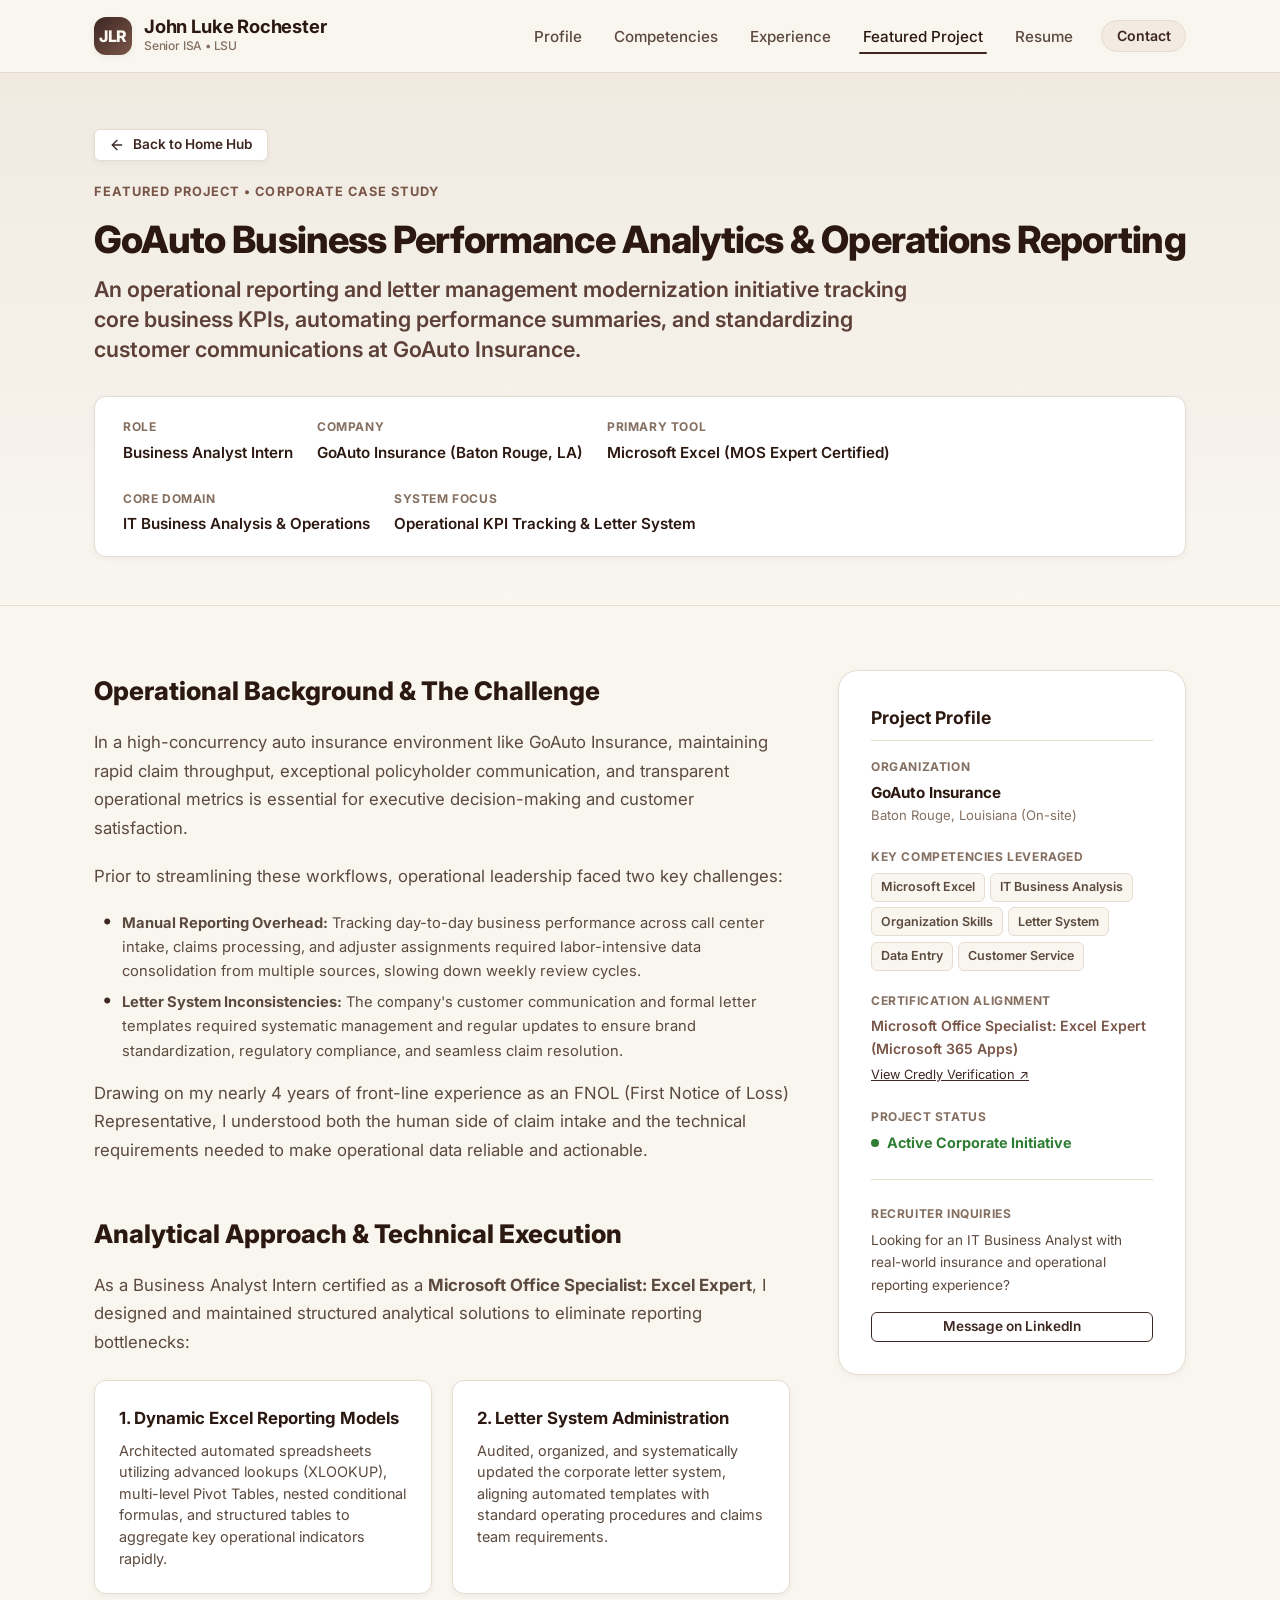
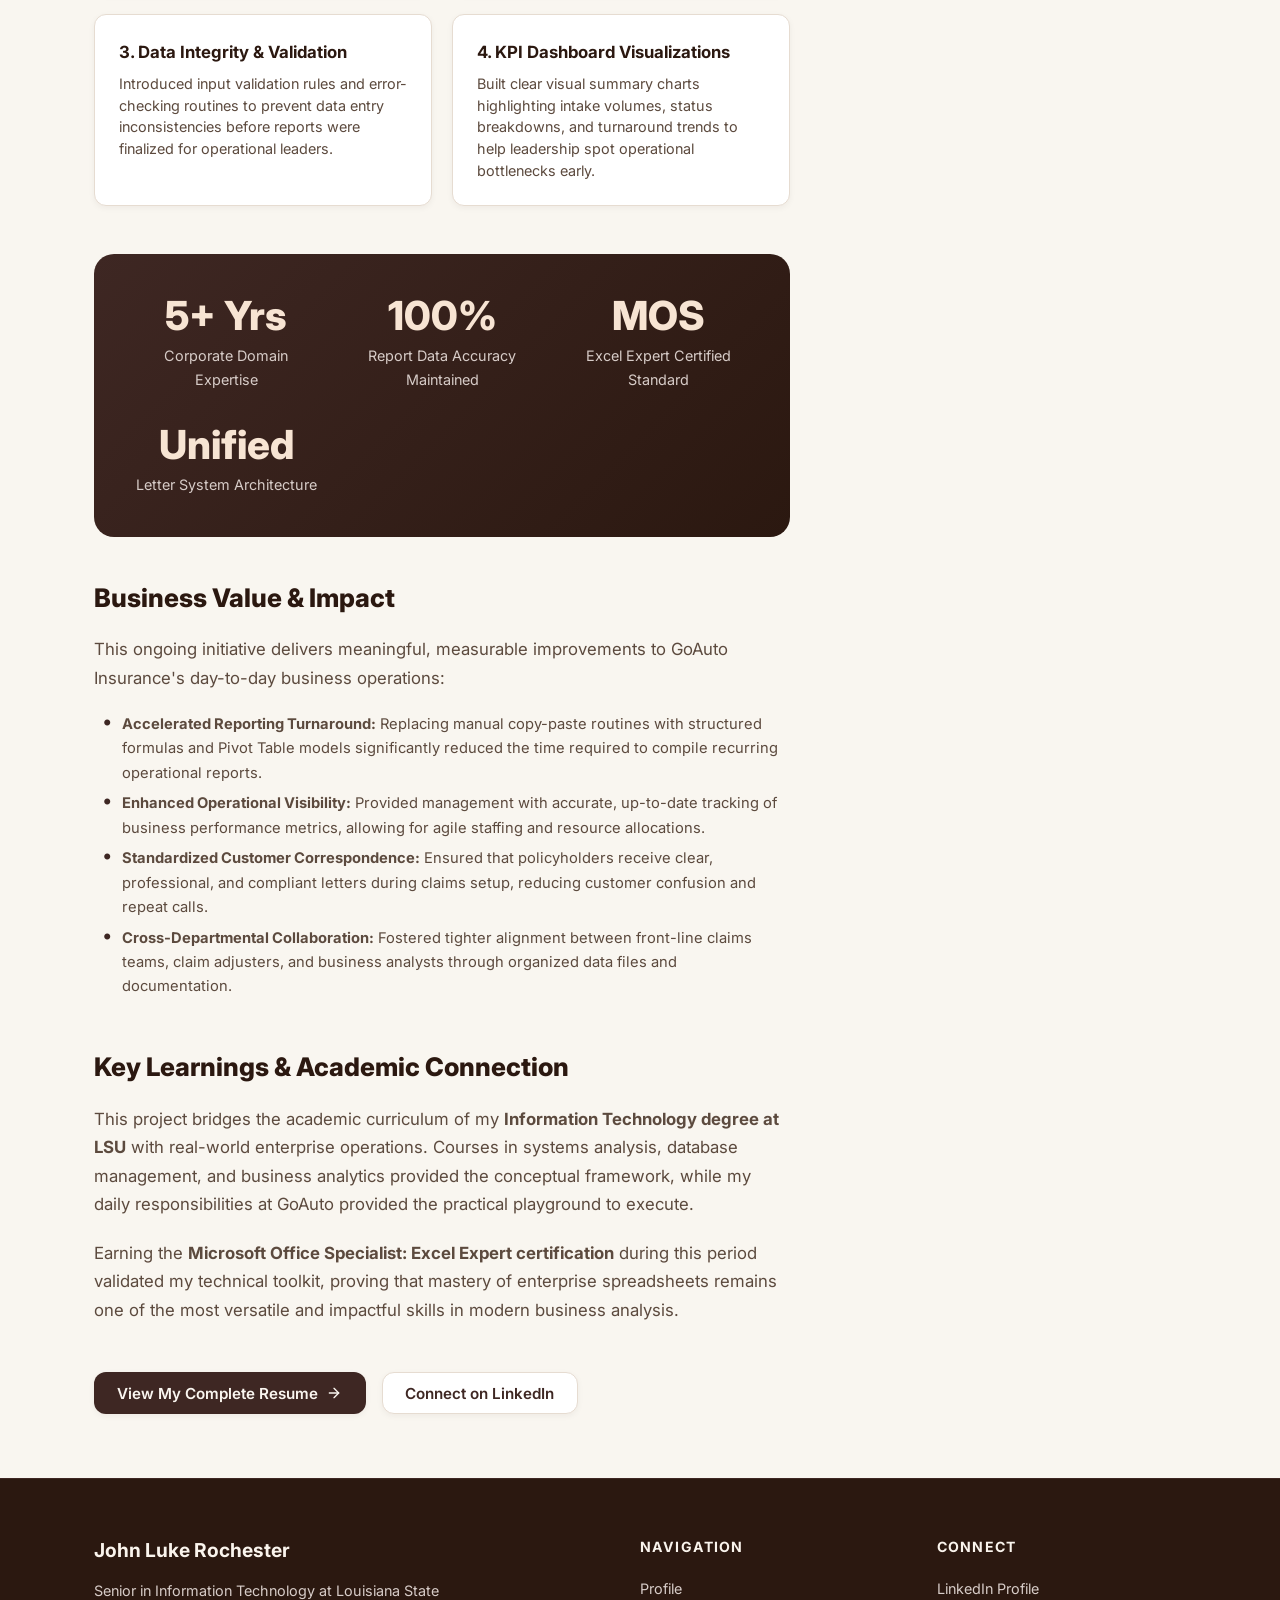
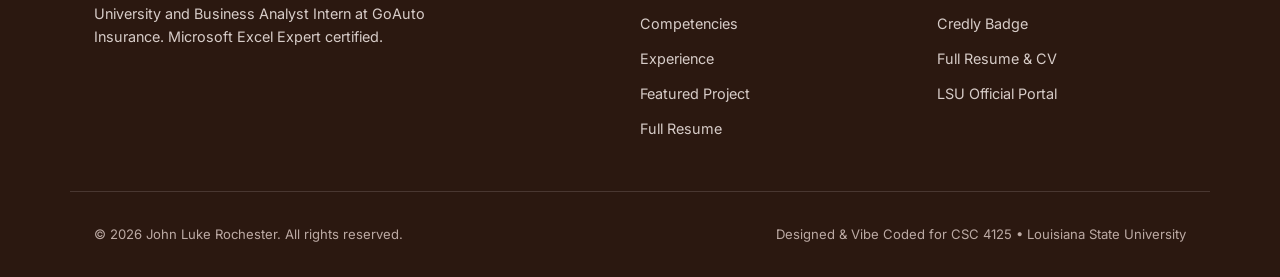
==== project.html @ 9ee35a45 "Add files via upload" ====
<!DOCTYPE html>
<html lang="en">
<head>
  <meta charset="UTF-8">
  <meta name="viewport" content="width=device-width, initial-scale=1.0">
  <title>Featured Project | GoAuto Business Analytics - John Luke Rochester</title>
  <meta name="description" content="In-depth case study on the GoAuto Insurance Business Performance Analytics and Letter System Modernization project by John Luke Rochester, Business Analyst Intern.">
  <link rel="preconnect" href="https://fonts.googleapis.com">
  <link rel="preconnect" href="https://fonts.gstatic.com" crossorigin>
  <link href="https://fonts.googleapis.com/css2?family=Inter:wght@400;500;600;700;800&family=Plus+Jakarta+Sans:wght@700;800&display=swap" rel="stylesheet">
  <link rel="stylesheet" href="styles.css">
</head>
<body>

  <!-- Site Navigation Header -->
  <header class="site-header">
    <div class="container header-inner">
      <a href="index.html" class="brand" aria-label="John Luke Rochester Homepage">
        <div class="brand-badge">JLR</div>
        <div class="brand-text">
          <span class="brand-name">John Luke Rochester</span>
          <span class="brand-role">Senior ISA • LSU</span>
        </div>
      </a>

      <button class="mobile-toggle" id="mobileMenuBtn" aria-label="Toggle Navigation Menu" aria-expanded="false">
        <svg width="24" height="24" viewBox="0 0 24 24" fill="none" stroke="currentColor" stroke-width="2" stroke-linecap="round" stroke-linejoin="round">
          <line x1="3" y1="12" x2="21" y2="12"></line>
          <line x1="3" y1="6" x2="21" y2="6"></line>
          <line x1="3" y1="18" x2="21" y2="18"></line>
        </svg>
      </button>

      <nav aria-label="Primary Navigation">
        <ul class="nav-links" id="navLinks">
          <li><a href="index.html#about" class="nav-link">Profile</a></li>
          <li><a href="index.html#skills" class="nav-link">Competencies</a></li>
          <li><a href="index.html#experience" class="nav-link">Experience</a></li>
          <li><a href="project.html" class="nav-link active">Featured Project</a></li>
          <li><a href="resume.html" class="nav-link">Resume</a></li>
          <li><a href="index.html#contact" class="nav-link nav-pill">Contact</a></li>
        </ul>
      </nav>
    </div>
  </header>

  <main>
    <!-- Project Hero Header -->
    <header class="project-hero">
      <div class="container">
        <div style="margin-bottom: 1rem;">
          <a href="index.html" class="btn btn-secondary btn-sm">
            <svg width="16" height="16" viewBox="0 0 24 24" fill="none" stroke="currentColor" stroke-width="2" stroke-linecap="round" stroke-linejoin="round">
              <line x1="19" y1="12" x2="5" y2="12"></line>
              <polyline points="12 19 5 12 12 5"></polyline>
            </svg>
            Back to Home Hub
          </a>
        </div>

        <span class="section-tag">Featured Project • Corporate Case Study</span>
        <h1 class="hero-title" style="font-size: 2.35rem; margin-top: 0.5rem;">
          GoAuto Business Performance Analytics & Operations Reporting
        </h1>
        <p class="hero-subtitle" style="max-width: 820px;">
          An operational reporting and letter management modernization initiative tracking core business KPIs, automating performance summaries, and standardizing customer communications at GoAuto Insurance.
        </p>

        <!-- Project Metadata Strip -->
        <div class="project-meta-strip" aria-label="Project Metadata">
          <div class="meta-item">
            <span class="meta-label">Role</span>
            <span class="meta-value">Business Analyst Intern</span>
          </div>
          <div class="meta-item">
            <span class="meta-label">Company</span>
            <span class="meta-value">GoAuto Insurance (Baton Rouge, LA)</span>
          </div>
          <div class="meta-item">
            <span class="meta-label">Primary Tool</span>
            <span class="meta-value">Microsoft Excel (MOS Expert Certified)</span>
          </div>
          <div class="meta-item">
            <span class="meta-label">Core Domain</span>
            <span class="meta-value">IT Business Analysis & Operations</span>
          </div>
          <div class="meta-item">
            <span class="meta-label">System Focus</span>
            <span class="meta-value">Operational KPI Tracking & Letter System</span>
          </div>
        </div>
      </div>
    </header>

    <!-- Project Body Grid -->
    <div class="container">
      <div class="project-deep-dive">
        <!-- Main Case Study Content -->
        <article>
          <!-- Section 1: Background & Challenge -->
          <section class="project-content-block">
            <h2>Operational Background & The Challenge</h2>
            <p>
              In a high-concurrency auto insurance environment like GoAuto Insurance, maintaining rapid claim throughput, exceptional policyholder communication, and transparent operational metrics is essential for executive decision-making and customer satisfaction.
            </p>
            <p>
              Prior to streamlining these workflows, operational leadership faced two key challenges:
            </p>
            <ul class="timeline-bullets" style="margin-left: 0.5rem;">
              <li><strong>Manual Reporting Overhead:</strong> Tracking day-to-day business performance across call center intake, claims processing, and adjuster assignments required labor-intensive data consolidation from multiple sources, slowing down weekly review cycles.</li>
              <li><strong>Letter System Inconsistencies:</strong> The company's customer communication and formal letter templates required systematic management and regular updates to ensure brand standardization, regulatory compliance, and seamless claim resolution.</li>
            </ul>
            <p>
              Drawing on my nearly 4 years of front-line experience as an FNOL (First Notice of Loss) Representative, I understood both the human side of claim intake and the technical requirements needed to make operational data reliable and actionable.
            </p>
          </section>

          <!-- Section 2: Technical Approach & Methodology -->
          <section class="project-content-block">
            <h2>Analytical Approach & Technical Execution</h2>
            <p>
              As a Business Analyst Intern certified as a <strong>Microsoft Office Specialist: Excel Expert</strong>, I designed and maintained structured analytical solutions to eliminate reporting bottlenecks:
            </p>

            <div class="feature-callout-grid">
              <div class="feature-box">
                <h4>1. Dynamic Excel Reporting Models</h4>
                <p>Architected automated spreadsheets utilizing advanced lookups (XLOOKUP), multi-level Pivot Tables, nested conditional formulas, and structured tables to aggregate key operational indicators rapidly.</p>
              </div>
              <div class="feature-box">
                <h4>2. Letter System Administration</h4>
                <p>Audited, organized, and systematically updated the corporate letter system, aligning automated templates with standard operating procedures and claims team requirements.</p>
              </div>
              <div class="feature-box">
                <h4>3. Data Integrity & Validation</h4>
                <p>Introduced input validation rules and error-checking routines to prevent data entry inconsistencies before reports were finalized for operational leaders.</p>
              </div>
              <div class="feature-box">
                <h4>4. KPI Dashboard Visualizations</h4>
                <p>Built clear visual summary charts highlighting intake volumes, status breakdowns, and turnaround trends to help leadership spot operational bottlenecks early.</p>
              </div>
            </div>
          </section>

          <!-- Impact Metrics Banner -->
          <section class="results-banner" aria-label="Quantifiable Outcomes">
            <div>
              <div class="result-stat-num">5+ Yrs</div>
              <div class="result-stat-label">Corporate Domain Expertise</div>
            </div>
            <div>
              <div class="result-stat-num">100%</div>
              <div class="result-stat-label">Report Data Accuracy Maintained</div>
            </div>
            <div>
              <div class="result-stat-num">MOS</div>
              <div class="result-stat-label">Excel Expert Certified Standard</div>
            </div>
            <div>
              <div class="result-stat-num">Unified</div>
              <div class="result-stat-label">Letter System Architecture</div>
            </div>
          </section>

          <!-- Section 3: Value Delivered -->
          <section class="project-content-block">
            <h2>Business Value & Impact</h2>
            <p>
              This ongoing initiative delivers meaningful, measurable improvements to GoAuto Insurance's day-to-day business operations:
            </p>
            <ul class="timeline-bullets" style="margin-left: 0.5rem;">
              <li><strong>Accelerated Reporting Turnaround:</strong> Replacing manual copy-paste routines with structured formulas and Pivot Table models significantly reduced the time required to compile recurring operational reports.</li>
              <li><strong>Enhanced Operational Visibility:</strong> Provided management with accurate, up-to-date tracking of business performance metrics, allowing for agile staffing and resource allocations.</li>
              <li><strong>Standardized Customer Correspondence:</strong> Ensured that policyholders receive clear, professional, and compliant letters during claims setup, reducing customer confusion and repeat calls.</li>
              <li><strong>Cross-Departmental Collaboration:</strong> Fostered tighter alignment between front-line claims teams, claim adjusters, and business analysts through organized data files and documentation.</li>
            </ul>
          </section>

          <!-- Section 4: Key Learnings & Takeaways -->
          <section class="project-content-block">
            <h2>Key Learnings & Academic Connection</h2>
            <p>
              This project bridges the academic curriculum of my <strong>Information Technology degree at LSU</strong> with real-world enterprise operations. Courses in systems analysis, database management, and business analytics provided the conceptual framework, while my daily responsibilities at GoAuto provided the practical playground to execute.
            </p>
            <p>
              Earning the <strong>Microsoft Office Specialist: Excel Expert certification</strong> during this period validated my technical toolkit, proving that mastery of enterprise spreadsheets remains one of the most versatile and impactful skills in modern business analysis.
            </p>
          </section>

          <!-- Navigation Links -->
          <div style="display: flex; gap: 1rem; flex-wrap: wrap; margin-top: 2rem;">
            <a href="resume.html" class="btn btn-primary">
              View My Complete Resume
              <svg width="16" height="16" viewBox="0 0 24 24" fill="none" stroke="currentColor" stroke-width="2" stroke-linecap="round" stroke-linejoin="round">
                <line x1="5" y1="12" x2="19" y2="12"></line>
                <polyline points="12 5 19 12 12 19"></polyline>
              </svg>
            </a>
            <a href="https://www.linkedin.com/in/luke-rochester-369280389/" target="_blank" rel="noopener noreferrer" class="btn btn-secondary">
              Connect on LinkedIn
            </a>
          </div>
        </article>

        <!-- Project Sidebar Details -->
        <aside>
          <div class="project-sidebar-card">
            <h3 class="sidebar-title">Project Profile</h3>

            <div class="sidebar-item">
              <div class="meta-label">Organization</div>
              <p style="font-size: 0.95rem; color: var(--color-espresso); font-weight: 700; margin-top: 0.2rem;">
                GoAuto Insurance
              </p>
              <p style="font-size: 0.82rem; color: var(--text-muted);">
                Baton Rouge, Louisiana (On-site)
              </p>
            </div>

            <div class="sidebar-item">
              <div class="meta-label">Key Competencies Leveraged</div>
              <div class="avatar-tags" style="justify-content: flex-start; margin-top: 0.4rem;">
                <span class="tag-badge">Microsoft Excel</span>
                <span class="tag-badge">IT Business Analysis</span>
                <span class="tag-badge">Organization Skills</span>
                <span class="tag-badge">Letter System</span>
                <span class="tag-badge">Data Entry</span>
                <span class="tag-badge">Customer Service</span>
              </div>
            </div>

            <div class="sidebar-item">
              <div class="meta-label">Certification Alignment</div>
              <p style="font-size: 0.88rem; color: var(--color-coffee-warm); font-weight: 600; margin-top: 0.2rem;">
                Microsoft Office Specialist: Excel Expert (Microsoft 365 Apps)
              </p>
              <a href="https://www.credly.com/badges/c8820db2-dfa9-422c-802f-b734b545c2d2/linked_in_profile" target="_blank" rel="noopener noreferrer" style="font-size: 0.8rem; text-decoration: underline;">
                View Credly Verification ↗
              </a>
            </div>

            <div class="sidebar-item">
              <div class="meta-label">Project Status</div>
              <div style="display: flex; align-items: center; gap: 0.5rem; margin-top: 0.3rem;">
                <span class="hero-badge-dot" style="background-color: #2E7D32;"></span>
                <span style="font-size: 0.9rem; font-weight: 700; color: #2E7D32;">Active Corporate Initiative</span>
              </div>
            </div>

            <hr style="border: none; border-top: 1px solid var(--border-subtle); margin: 1.5rem 0;">

            <div>
              <div class="meta-label">Recruiter Inquiries</div>
              <p style="font-size: 0.85rem; color: var(--text-secondary); margin-top: 0.3rem; margin-bottom: 1rem;">
                Looking for an IT Business Analyst with real-world insurance and operational reporting experience?
              </p>
              <a href="https://www.linkedin.com/in/luke-rochester-369280389/" target="_blank" rel="noopener noreferrer" class="btn btn-outline btn-sm" style="width: 100%;">
                Message on LinkedIn
              </a>
            </div>
          </div>
        </aside>
      </div>
    </div>
  </main>

  <!-- Site Footer -->
  <footer class="site-footer">
    <div class="container footer-grid">
      <div class="footer-brand">
        <div class="footer-brand-title">John Luke Rochester</div>
        <p class="footer-brand-desc">
          Senior in Information Technology at Louisiana State University and Business Analyst Intern at GoAuto Insurance. Microsoft Excel Expert certified.
        </p>
      </div>

      <div>
        <h4 class="footer-heading">Navigation</h4>
        <ul class="footer-links">
          <li><a href="index.html#about">Profile</a></li>
          <li><a href="index.html#skills">Competencies</a></li>
          <li><a href="index.html#experience">Experience</a></li>
          <li><a href="project.html">Featured Project</a></li>
          <li><a href="resume.html">Full Resume</a></li>
        </ul>
      </div>

      <div>
        <h4 class="footer-heading">Connect</h4>
        <ul class="footer-links">
          <li><a href="https://www.linkedin.com/in/luke-rochester-369280389/" target="_blank" rel="noopener noreferrer">LinkedIn Profile</a></li>
          <li><a href="https://www.credly.com/badges/c8820db2-dfa9-422c-802f-b734b545c2d2/linked_in_profile" target="_blank" rel="noopener noreferrer">Credly Badge</a></li>
          <li><a href="resume.html">Full Resume & CV</a></li>
          <li><a href="https://lsu.edu" target="_blank" rel="noopener noreferrer">LSU Official Portal</a></li>
        </ul>
      </div>
    </div>

    <div class="container footer-bottom">
      <p>&copy; 2026 John Luke Rochester. All rights reserved.</p>
      <p>Designed & Vibe Coded for CSC 4125 • Louisiana State University</p>
    </div>
  </footer>

  <script>
    const mobileBtn = document.getElementById('mobileMenuBtn');
    const navLinks = document.getElementById('navLinks');
    if (mobileBtn && navLinks) {
      mobileBtn.addEventListener('click', () => {
        const isOpen = navLinks.classList.toggle('is-open');
        mobileBtn.setAttribute('aria-expanded', isOpen);
      });
    }
  </script>
</body>
</html>
---- styles.css ----
/* ==========================================================================
   COFFEE & BEIGE DESIGN SYSTEM - STYLES.CSS
   John Rochester | Senior ISA at Louisiana State University
   Target: Professional, modern, recruiter-focused hybrid web application
   ========================================================================== */

/* --- Custom Properties / Design Tokens --- */
:root {
  /* Coffee & Beige Palette */
  --bg-primary: #F9F6F0;          /* Warm cream / light linen background */
  --bg-secondary: #F0EAE1;        /* Soft latte secondary background */
  --bg-surface: #FFFFFF;          /* Pure white card surface */
  --bg-surface-warm: #FAF4ED;     /* Warm card surface */
  --bg-surface-tint: #F3EBE1;     /* Tinted container */
  
  --color-espresso: #2B1810;      /* Deep roasted espresso (primary text) */
  --color-coffee-dark: #3E2723;   /* Rich coffee brown (headings, primary buttons) */
  --color-coffee-medium: #5D4037; /* Medium roast (subheadings, secondary accents) */
  --color-coffee-warm: #795548;   /* Warm mocha (interactive highlights) */
  --color-latte: #A1887F;         /* Creamy latte (muted text, subtle details) */
  
  --color-beige-dark: #D7CCC8;    /* Deep beige border */
  --color-beige-light: #EFEBE9;   /* Soft beige divider */
  --color-cream: #FAF6F0;         /* Froth cream */

  --color-accent-amber: #B87333;  /* Warm copper/amber accent */
  --color-accent-gold: #C59B27;   /* Subtle LSU gold accent nod */
  --color-accent-hover: #4E342E;  /* Dark roast hover */
  
  --text-primary: #261710;        /* Deep espresso for maximum readable contrast */
  --text-secondary: #5C4A3E;      /* Muted coffee brown for body copy */
  --text-muted: #846F60;          /* Subtle captions / timestamps */
  --text-inverse: #FAF6F0;        /* Light cream text for dark buttons */

  --border-subtle: #E6DCD1;       /* Gentle organic border */
  --border-focus: #795548;        /* Focus state border */

  /* Shadows */
  --shadow-sm: 0 2px 6px rgba(43, 24, 16, 0.05);
  --shadow-md: 0 6px 18px rgba(43, 24, 16, 0.08);
  --shadow-lg: 0 12px 32px rgba(43, 24, 16, 0.12);
  --shadow-card-hover: 0 14px 28px rgba(62, 39, 35, 0.14);

  /* Typography */
  --font-sans: 'Inter', system-ui, -apple-system, BlinkMacSystemFont, 'Segoe UI', Roboto, Oxygen, Ubuntu, Cantarell, sans-serif;
  --font-heading: 'Plus Jakarta Sans', 'Inter', system-ui, sans-serif;
  --font-mono: 'JetBrains Mono', 'Fira Code', Consolas, monospace;

  /* Spacing */
  --radius-sm: 6px;
  --radius-md: 12px;
  --radius-lg: 20px;
  --radius-full: 9999px;

  --transition-fast: 0.2s cubic-bezier(0.4, 0, 0.2, 1);
  --transition-smooth: 0.3s cubic-bezier(0.4, 0, 0.2, 1);
}

/* --- Base & Reset --- */
*, *::before, *::after {
  box-sizing: border-box;
  margin: 0;
  padding: 0;
}

html {
  scroll-behavior: smooth;
  font-size: 16px;
  -webkit-text-size-adjust: 100%;
}

body {
  font-family: var(--font-sans);
  background-color: var(--bg-primary);
  color: var(--text-primary);
  line-height: 1.65;
  min-height: 100vh;
  display: flex;
  flex-direction: column;
}

/* Focus styles for accessibility */
:focus-visible {
  outline: 2px solid var(--border-focus);
  outline-offset: 3px;
}

a {
  color: var(--color-coffee-dark);
  text-decoration: none;
  transition: color var(--transition-fast);
}

a:hover {
  color: var(--color-coffee-warm);
}

img {
  max-width: 100%;
  height: auto;
  display: block;
}

/* --- Container Utility --- */
.container {
  width: 100%;
  max-width: 1140px;
  margin-left: auto;
  margin-right: auto;
  padding-left: 1.5rem;
  padding-right: 1.5rem;
}

.container-narrow {
  max-width: 860px;
}

/* --- Navigation Header --- */
.site-header {
  position: sticky;
  top: 0;
  z-index: 1000;
  background-color: rgba(249, 246, 240, 0.92);
  backdrop-filter: blur(12px);
  -webkit-backdrop-filter: blur(12px);
  border-bottom: 1px solid var(--border-subtle);
  transition: all var(--transition-smooth);
}

.header-inner {
  display: flex;
  align-items: center;
  justify-content: space-between;
  height: 72px;
}

.brand {
  display: flex;
  align-items: center;
  gap: 0.75rem;
  font-weight: 700;
  font-size: 1.15rem;
  color: var(--color-espresso);
  letter-spacing: -0.01em;
}

.brand-badge {
  width: 38px;
  height: 38px;
  border-radius: var(--radius-md);
  background: linear-gradient(135deg, var(--color-coffee-dark), var(--color-coffee-warm));
  color: var(--color-cream);
  display: flex;
  align-items: center;
  justify-content: center;
  font-weight: 800;
  font-size: 1rem;
  box-shadow: var(--shadow-sm);
}

.brand-text {
  display: flex;
  flex-direction: column;
}

.brand-name {
  line-height: 1.1;
  font-weight: 700;
}

.brand-role {
  font-size: 0.75rem;
  font-weight: 500;
  color: var(--text-muted);
}

.nav-links {
  display: flex;
  align-items: center;
  gap: 1.5rem;
  list-style: none;
}

.nav-link {
  font-size: 0.95rem;
  font-weight: 500;
  color: var(--text-secondary);
  padding: 0.5rem 0.25rem;
  position: relative;
  transition: color var(--transition-fast);
}

.nav-link:hover,
.nav-link.active {
  color: var(--color-espresso);
}

.nav-link.active::after {
  content: '';
  position: absolute;
  bottom: 0;
  left: 0;
  right: 0;
  height: 2px;
  background-color: var(--color-coffee-dark);
  border-radius: 2px;
}

.nav-pill {
  background-color: var(--bg-surface-tint);
  border: 1px solid var(--border-subtle);
  padding: 0.4rem 0.9rem;
  border-radius: var(--radius-full);
  font-size: 0.88rem;
  font-weight: 600;
  color: var(--color-coffee-dark);
}

.nav-pill:hover {
  background-color: var(--color-coffee-dark);
  color: var(--color-cream);
  border-color: var(--color-coffee-dark);
}

/* Mobile Nav Toggle */
.mobile-toggle {
  display: none;
  background: none;
  border: 1px solid var(--border-subtle);
  border-radius: var(--radius-sm);
  padding: 0.5rem;
  cursor: pointer;
  color: var(--color-coffee-dark);
}

/* --- Buttons & Action Elements --- */
.btn {
  display: inline-flex;
  align-items: center;
  justify-content: center;
  gap: 0.5rem;
  font-family: var(--font-sans);
  font-size: 0.95rem;
  font-weight: 600;
  padding: 0.75rem 1.4rem;
  border-radius: var(--radius-md);
  border: 1px solid transparent;
  cursor: pointer;
  transition: all var(--transition-fast);
  text-decoration: none;
  line-height: 1;
}

.btn-primary {
  background-color: var(--color-coffee-dark);
  color: var(--text-inverse);
  box-shadow: var(--shadow-sm);
}

.btn-primary:hover {
  background-color: var(--color-espresso);
  color: var(--text-inverse);
  transform: translateY(-1px);
  box-shadow: var(--shadow-md);
}

.btn-secondary {
  background-color: var(--bg-surface);
  color: var(--color-coffee-dark);
  border-color: var(--border-subtle);
  box-shadow: var(--shadow-sm);
}

.btn-secondary:hover {
  background-color: var(--bg-surface-tint);
  border-color: var(--color-beige-dark);
  color: var(--color-espresso);
  transform: translateY(-1px);
}

.btn-outline {
  background: transparent;
  color: var(--color-coffee-dark);
  border: 1.5px solid var(--color-coffee-dark);
}

.btn-outline:hover {
  background-color: var(--color-coffee-dark);
  color: var(--text-inverse);
}

.btn-sm {
  padding: 0.45rem 0.9rem;
  font-size: 0.85rem;
  border-radius: var(--radius-sm);
}

/* --- Hero Section --- */
.hero-section {
  padding: 5rem 0 4.5rem;
  background: linear-gradient(180deg, var(--bg-primary) 0%, var(--bg-secondary) 100%);
  border-bottom: 1px solid var(--border-subtle);
  position: relative;
  overflow: hidden;
}

.hero-section::before {
  content: '';
  position: absolute;
  top: -80px;
  right: -80px;
  width: 320px;
  height: 320px;
  border-radius: 50%;
  background: radial-gradient(circle, rgba(161, 136, 127, 0.18) 0%, rgba(249, 246, 240, 0) 70%);
  pointer-events: none;
}

.hero-content {
  display: grid;
  grid-template-columns: 1fr auto;
  gap: 3rem;
  align-items: center;
}

.hero-text {
  max-width: 680px;
}

.hero-badge {
  display: inline-flex;
  align-items: center;
  gap: 0.5rem;
  background-color: #EFE7DE;
  border: 1px solid var(--border-subtle);
  color: var(--color-coffee-dark);
  font-size: 0.82rem;
  font-weight: 600;
  padding: 0.35rem 0.9rem;
  border-radius: var(--radius-full);
  margin-bottom: 1.25rem;
  letter-spacing: 0.02em;
  text-transform: uppercase;
}

.hero-badge-dot {
  width: 8px;
  height: 8px;
  background-color: var(--color-accent-amber);
  border-radius: 50%;
  display: inline-block;
}

.hero-title {
  font-size: 2.75rem;
  font-weight: 800;
  color: var(--color-espresso);
  line-height: 1.15;
  letter-spacing: -0.025em;
  margin-bottom: 0.75rem;
}

.hero-subtitle {
  font-size: 1.35rem;
  font-weight: 600;
  color: var(--color-coffee-medium);
  margin-bottom: 1.25rem;
  line-height: 1.4;
}

.hero-description {
  font-size: 1.1rem;
  color: var(--text-secondary);
  line-height: 1.7;
  margin-bottom: 2rem;
}

.hero-cta {
  display: flex;
  flex-wrap: wrap;
  gap: 1rem;
  align-items: center;
}

.hero-avatar-card {
  background: var(--bg-surface);
  border: 1px solid var(--border-subtle);
  border-radius: var(--radius-lg);
  padding: 1.5rem;
  box-shadow: var(--shadow-md);
  text-align: center;
  width: 260px;
  display: flex;
  flex-direction: column;
  align-items: center;
}

.avatar-icon-wrapper {
  width: 110px;
  height: 110px;
  border-radius: 50%;
  background: linear-gradient(135deg, var(--bg-surface-tint), var(--bg-secondary));
  border: 3px solid var(--border-subtle);
  display: flex;
  align-items: center;
  justify-content: center;
  margin-bottom: 1rem;
  color: var(--color-coffee-dark);
}

.avatar-stat-title {
  font-weight: 700;
  font-size: 1rem;
  color: var(--color-espresso);
}

.avatar-stat-sub {
  font-size: 0.8rem;
  color: var(--text-muted);
  margin-top: 0.2rem;
}

.avatar-tags {
  display: flex;
  flex-wrap: wrap;
  gap: 0.35rem;
  justify-content: center;
  margin-top: 1rem;
}

/* --- Section Typography & Layout --- */
.section {
  padding: 5rem 0;
}

.section-alt {
  background-color: var(--bg-secondary);
  border-top: 1px solid var(--border-subtle);
  border-bottom: 1px solid var(--border-subtle);
}

.section-header {
  margin-bottom: 3rem;
}

.section-tag {
  font-size: 0.8rem;
  font-weight: 700;
  text-transform: uppercase;
  letter-spacing: 0.08em;
  color: var(--color-coffee-warm);
  margin-bottom: 0.5rem;
  display: inline-block;
}

.section-title {
  font-size: 2.15rem;
  font-weight: 800;
  color: var(--color-espresso);
  letter-spacing: -0.02em;
  line-height: 1.25;
}

.section-subtitle {
  font-size: 1.05rem;
  color: var(--text-secondary);
  margin-top: 0.5rem;
  max-width: 650px;
}

/* --- About / Profile Section --- */
.about-grid {
  display: grid;
  grid-template-columns: 1.2fr 0.8fr;
  gap: 3rem;
  align-items: start;
}

.about-narrative p {
  margin-bottom: 1.25rem;
  font-size: 1.05rem;
  color: var(--text-secondary);
}

.highlight-box {
  background-color: var(--bg-surface-tint);
  border-left: 4px solid var(--color-coffee-dark);
  padding: 1.25rem 1.5rem;
  border-radius: 0 var(--radius-md) var(--radius-md) 0;
  margin-top: 1.5rem;
}

.highlight-box-title {
  font-weight: 700;
  color: var(--color-espresso);
  font-size: 0.95rem;
  margin-bottom: 0.25rem;
}

.about-metrics {
  display: grid;
  grid-template-columns: 1fr 1fr;
  gap: 1.25rem;
}

.metric-card {
  background: var(--bg-surface);
  border: 1px solid var(--border-subtle);
  border-radius: var(--radius-md);
  padding: 1.5rem;
  box-shadow: var(--shadow-sm);
  transition: transform var(--transition-fast);
}

.metric-card:hover {
  transform: translateY(-2px);
  box-shadow: var(--shadow-md);
}

.metric-number {
  font-size: 2.2rem;
  font-weight: 800;
  color: var(--color-coffee-dark);
  line-height: 1;
  margin-bottom: 0.4rem;
}

.metric-label {
  font-size: 0.85rem;
  font-weight: 600;
  color: var(--text-secondary);
}

.metric-desc {
  font-size: 0.78rem;
  color: var(--text-muted);
  margin-top: 0.25rem;
}

/* --- Skills / Competencies --- */
.skills-container {
  display: grid;
  grid-template-columns: repeat(auto-fit, minmax(320px, 1fr));
  gap: 1.75rem;
}

.skill-category-card {
  background: var(--bg-surface);
  border: 1px solid var(--border-subtle);
  border-radius: var(--radius-lg);
  padding: 2rem;
  box-shadow: var(--shadow-sm);
  transition: transform var(--transition-fast), box-shadow var(--transition-fast);
}

.skill-category-card:hover {
  transform: translateY(-3px);
  box-shadow: var(--shadow-md);
}

.skill-header {
  display: flex;
  align-items: center;
  gap: 1rem;
  margin-bottom: 1.25rem;
}

.skill-icon-box {
  width: 44px;
  height: 44px;
  border-radius: var(--radius-md);
  background-color: var(--bg-surface-tint);
  border: 1px solid var(--border-subtle);
  color: var(--color-coffee-dark);
  display: flex;
  align-items: center;
  justify-content: center;
}

.skill-category-title {
  font-size: 1.2rem;
  font-weight: 700;
  color: var(--color-espresso);
}

.skill-pills {
  display: flex;
  flex-wrap: wrap;
  gap: 0.5rem;
}

.skill-pill {
  background-color: var(--bg-primary);
  border: 1px solid var(--border-subtle);
  color: var(--color-espresso);
  font-size: 0.85rem;
  font-weight: 600;
  padding: 0.35rem 0.75rem;
  border-radius: var(--radius-sm);
  transition: all var(--transition-fast);
}

.skill-pill:hover {
  background-color: var(--color-coffee-dark);
  color: var(--color-cream);
  border-color: var(--color-coffee-dark);
}

/* --- Experience Timeline --- */
.timeline {
  position: relative;
  max-width: 860px;
  margin: 0 auto;
}

.timeline::before {
  content: '';
  position: absolute;
  top: 0;
  bottom: 0;
  left: 20px;
  width: 2px;
  background-color: var(--border-subtle);
}

.timeline-item {
  position: relative;
  padding-left: 55px;
  margin-bottom: 2.75rem;
}

.timeline-item:last-child {
  margin-bottom: 0;
}

.timeline-marker {
  position: absolute;
  left: 12px;
  top: 4px;
  width: 18px;
  height: 18px;
  border-radius: 50%;
  background-color: var(--bg-primary);
  border: 4px solid var(--color-coffee-dark);
  z-index: 1;
}

.timeline-card {
  background: var(--bg-surface);
  border: 1px solid var(--border-subtle);
  border-radius: var(--radius-md);
  padding: 1.75rem;
  box-shadow: var(--shadow-sm);
  transition: box-shadow var(--transition-fast);
}

.timeline-card:hover {
  box-shadow: var(--shadow-md);
}

.timeline-meta {
  display: flex;
  justify-content: space-between;
  align-items: baseline;
  flex-wrap: wrap;
  gap: 0.5rem;
  margin-bottom: 0.5rem;
}

.timeline-role {
  font-size: 1.25rem;
  font-weight: 700;
  color: var(--color-espresso);
}

.timeline-period {
  font-size: 0.82rem;
  font-weight: 600;
  background-color: var(--bg-surface-tint);
  color: var(--color-coffee-medium);
  padding: 0.25rem 0.65rem;
  border-radius: var(--radius-full);
}

.timeline-company {
  font-size: 0.95rem;
  font-weight: 600;
  color: var(--color-coffee-warm);
  margin-bottom: 0.85rem;
}

.timeline-body p {
  font-size: 0.95rem;
  color: var(--text-secondary);
  margin-bottom: 0.75rem;
}

.timeline-bullets {
  list-style: none;
  margin-bottom: 1rem;
}

.timeline-bullets li {
  position: relative;
  padding-left: 1.25rem;
  font-size: 0.92rem;
  color: var(--text-secondary);
  margin-bottom: 0.4rem;
}

.timeline-bullets li::before {
  content: '•';
  position: absolute;
  left: 0;
  color: var(--color-coffee-dark);
  font-size: 1.2rem;
  line-height: 1;
}

.timeline-tech-tags {
  display: flex;
  flex-wrap: wrap;
  gap: 0.4rem;
}

.tag-badge {
  font-size: 0.78rem;
  font-weight: 600;
  background-color: var(--bg-primary);
  border: 1px solid var(--border-subtle);
  color: var(--text-secondary);
  padding: 0.2rem 0.55rem;
  border-radius: var(--radius-sm);
}

/* --- Hybrid Hub Showcase Cards (Links to Separate Pages) --- */
.showcase-grid {
  display: grid;
  grid-template-columns: 1fr 1fr;
  gap: 2rem;
}

.showcase-card {
  background: var(--bg-surface);
  border: 1px solid var(--border-subtle);
  border-radius: var(--radius-lg);
  padding: 2.25rem;
  box-shadow: var(--shadow-sm);
  display: flex;
  flex-direction: column;
  justify-content: space-between;
  transition: all var(--transition-smooth);
  position: relative;
  overflow: hidden;
}

.showcase-card::before {
  content: '';
  position: absolute;
  top: 0;
  left: 0;
  right: 0;
  height: 4px;
  background: linear-gradient(90deg, var(--color-coffee-dark), var(--color-accent-amber));
  opacity: 0;
  transition: opacity var(--transition-fast);
}

.showcase-card:hover {
  transform: translateY(-4px);
  box-shadow: var(--shadow-card-hover);
  border-color: var(--color-beige-dark);
}

.showcase-card:hover::before {
  opacity: 1;
}

.showcase-top {
  margin-bottom: 1.75rem;
}

.showcase-badge {
  display: inline-block;
  font-size: 0.78rem;
  font-weight: 700;
  text-transform: uppercase;
  letter-spacing: 0.06em;
  color: var(--color-coffee-dark);
  background-color: var(--bg-surface-tint);
  border: 1px solid var(--border-subtle);
  padding: 0.25rem 0.75rem;
  border-radius: var(--radius-full);
  margin-bottom: 1rem;
}

.showcase-title {
  font-size: 1.45rem;
  font-weight: 800;
  color: var(--color-espresso);
  line-height: 1.25;
  margin-bottom: 0.75rem;
}

.showcase-desc {
  font-size: 0.98rem;
  color: var(--text-secondary);
  line-height: 1.6;
}

.showcase-features {
  list-style: none;
  margin: 1.25rem 0;
}

.showcase-features li {
  display: flex;
  align-items: center;
  gap: 0.5rem;
  font-size: 0.88rem;
  color: var(--text-secondary);
  margin-bottom: 0.4rem;
}

.showcase-features svg {
  color: var(--color-coffee-dark);
  flex-shrink: 0;
}

/* --- Contact Section --- */
.contact-grid {
  display: grid;
  grid-template-columns: 1fr 1fr;
  gap: 3rem;
  align-items: start;
}

.contact-info-card {
  background: var(--bg-surface);
  border: 1px solid var(--border-subtle);
  border-radius: var(--radius-lg);
  padding: 2.25rem;
  box-shadow: var(--shadow-sm);
}

.contact-info-list {
  list-style: none;
  margin-top: 1.5rem;
}

.contact-info-item {
  display: flex;
  align-items: flex-start;
  gap: 1rem;
  padding: 0.85rem 0;
  border-bottom: 1px solid var(--border-subtle);
}

.contact-info-item:last-child {
  border-bottom: none;
}

.contact-info-icon {
  width: 40px;
  height: 40px;
  border-radius: var(--radius-md);
  background-color: var(--bg-surface-tint);
  border: 1px solid var(--border-subtle);
  color: var(--color-coffee-dark);
  display: flex;
  align-items: center;
  justify-content: center;
  flex-shrink: 0;
}

.contact-info-label {
  font-size: 0.78rem;
  font-weight: 600;
  color: var(--text-muted);
  text-transform: uppercase;
  letter-spacing: 0.05em;
}

.contact-info-value {
  font-size: 0.98rem;
  font-weight: 600;
  color: var(--color-espresso);
}

.contact-form-card {
  background: var(--bg-surface);
  border: 1px solid var(--border-subtle);
  border-radius: var(--radius-lg);
  padding: 2.25rem;
  box-shadow: var(--shadow-sm);
}

.form-group {
  margin-bottom: 1.25rem;
}

.form-label {
  display: block;
  font-size: 0.88rem;
  font-weight: 600;
  color: var(--color-espresso);
  margin-bottom: 0.4rem;
}

.form-control {
  width: 100%;
  font-family: var(--font-sans);
  font-size: 0.95rem;
  padding: 0.75rem 1rem;
  border: 1px solid var(--border-subtle);
  border-radius: var(--radius-md);
  background-color: var(--bg-primary);
  color: var(--color-espresso);
  transition: border-color var(--transition-fast), box-shadow var(--transition-fast);
}

.form-control:focus {
  outline: none;
  border-color: var(--color-coffee-dark);
  box-shadow: 0 0 0 3px rgba(62, 39, 35, 0.12);
  background-color: #FFFFFF;
}

textarea.form-control {
  min-height: 120px;
  resize: vertical;
}

/* --- Dedicated Resume Page Styles --- */
.resume-action-bar {
  display: flex;
  justify-content: space-between;
  align-items: center;
  padding: 1.5rem 0;
  border-bottom: 1px solid var(--border-subtle);
  margin-bottom: 2.5rem;
  flex-wrap: wrap;
  gap: 1rem;
}

.resume-paper {
  background: var(--bg-surface);
  border: 1px solid var(--border-subtle);
  border-radius: var(--radius-lg);
  padding: 3.5rem 3rem;
  box-shadow: var(--shadow-md);
  max-width: 900px;
  margin: 0 auto;
}

.resume-header {
  border-bottom: 2px solid var(--color-coffee-dark);
  padding-bottom: 2rem;
  margin-bottom: 2.5rem;
  display: flex;
  justify-content: space-between;
  align-items: flex-start;
  flex-wrap: wrap;
  gap: 1.5rem;
}

.resume-name {
  font-size: 2.4rem;
  font-weight: 800;
  color: var(--color-espresso);
  letter-spacing: -0.02em;
  line-height: 1.1;
}

.resume-target-title {
  font-size: 1.25rem;
  font-weight: 600;
  color: var(--color-coffee-warm);
  margin-top: 0.35rem;
}

.resume-contact-block {
  text-align: right;
  font-size: 0.9rem;
  color: var(--text-secondary);
  line-height: 1.6;
}

.resume-section {
  margin-bottom: 2.5rem;
}

.resume-section-heading {
  font-size: 1.15rem;
  font-weight: 800;
  text-transform: uppercase;
  letter-spacing: 0.08em;
  color: var(--color-coffee-dark);
  border-bottom: 1.5px solid var(--border-subtle);
  padding-bottom: 0.4rem;
  margin-bottom: 1.25rem;
  display: flex;
  align-items: center;
  gap: 0.5rem;
}

.resume-entry {
  margin-bottom: 1.75rem;
}

.resume-entry:last-child {
  margin-bottom: 0;
}

.resume-entry-header {
  display: flex;
  justify-content: space-between;
  align-items: baseline;
  flex-wrap: wrap;
  margin-bottom: 0.25rem;
}

.resume-entry-title {
  font-size: 1.1rem;
  font-weight: 700;
  color: var(--color-espresso);
}

.resume-entry-date {
  font-size: 0.85rem;
  font-weight: 600;
  color: var(--color-coffee-warm);
}

.resume-entry-sub {
  font-size: 0.95rem;
  font-weight: 600;
  color: var(--text-secondary);
  margin-bottom: 0.6rem;
}

.resume-entry-bullets {
  list-style: square;
  padding-left: 1.25rem;
  color: var(--text-secondary);
  font-size: 0.93rem;
}

.resume-entry-bullets li {
  margin-bottom: 0.4rem;
  line-height: 1.55;
}

.skills-matrix-grid {
  display: grid;
  grid-template-columns: repeat(auto-fit, minmax(240px, 1fr));
  gap: 1.25rem;
}

.matrix-group-title {
  font-size: 0.92rem;
  font-weight: 700;
  color: var(--color-espresso);
  margin-bottom: 0.4rem;
}

.matrix-group-items {
  font-size: 0.88rem;
  color: var(--text-secondary);
  line-height: 1.5;
}

/* --- Dedicated Project Page Styles --- */
.project-hero {
  padding: 3.5rem 0 3rem;
  background: linear-gradient(180deg, var(--bg-secondary) 0%, var(--bg-primary) 100%);
  border-bottom: 1px solid var(--border-subtle);
}

.project-meta-strip {
  display: flex;
  flex-wrap: wrap;
  gap: 1.5rem;
  background: var(--bg-surface);
  border: 1px solid var(--border-subtle);
  border-radius: var(--radius-md);
  padding: 1.25rem 1.75rem;
  box-shadow: var(--shadow-sm);
  margin-top: 2rem;
}

.meta-item {
  display: flex;
  flex-direction: column;
}

.meta-label {
  font-size: 0.75rem;
  font-weight: 700;
  text-transform: uppercase;
  letter-spacing: 0.05em;
  color: var(--text-muted);
}

.meta-value {
  font-size: 0.95rem;
  font-weight: 600;
  color: var(--color-espresso);
  margin-top: 0.15rem;
}

.project-deep-dive {
  display: grid;
  grid-template-columns: 2fr 1fr;
  gap: 3rem;
  padding: 4rem 0;
}

.project-content-block {
  margin-bottom: 3rem;
}

.project-content-block h2 {
  font-size: 1.6rem;
  font-weight: 800;
  color: var(--color-espresso);
  margin-bottom: 1rem;
}

.project-content-block p {
  font-size: 1.05rem;
  color: var(--text-secondary);
  line-height: 1.7;
  margin-bottom: 1.25rem;
}

.feature-callout-grid {
  display: grid;
  grid-template-columns: 1fr 1fr;
  gap: 1.25rem;
  margin-top: 1.5rem;
}

.feature-box {
  background: var(--bg-surface);
  border: 1px solid var(--border-subtle);
  border-radius: var(--radius-md);
  padding: 1.5rem;
  box-shadow: var(--shadow-sm);
}

.feature-box h4 {
  font-size: 1.05rem;
  font-weight: 700;
  color: var(--color-espresso);
  margin-bottom: 0.4rem;
}

.feature-box p {
  font-size: 0.9rem;
  color: var(--text-secondary);
  margin-bottom: 0;
  line-height: 1.5;
}

.results-banner {
  background: linear-gradient(135deg, var(--color-coffee-dark), var(--color-espresso));
  color: var(--color-cream);
  border-radius: var(--radius-lg);
  padding: 2.5rem;
  display: grid;
  grid-template-columns: repeat(auto-fit, minmax(180px, 1fr));
  gap: 2rem;
  text-align: center;
  margin: 2.5rem 0;
}

.result-stat-num {
  font-size: 2.5rem;
  font-weight: 800;
  color: #F7E4D3;
  line-height: 1.1;
}

.result-stat-label {
  font-size: 0.9rem;
  color: #D7CCC8;
  margin-top: 0.35rem;
}

.project-sidebar-card {
  background: var(--bg-surface);
  border: 1px solid var(--border-subtle);
  border-radius: var(--radius-lg);
  padding: 2rem;
  box-shadow: var(--shadow-sm);
  position: sticky;
  top: 96px;
}

.sidebar-title {
  font-size: 1.1rem;
  font-weight: 700;
  color: var(--color-espresso);
  margin-bottom: 1rem;
  padding-bottom: 0.5rem;
  border-bottom: 1px solid var(--border-subtle);
}

.sidebar-item {
  margin-bottom: 1.25rem;
}

/* --- Footer --- */
.site-footer {
  margin-top: auto;
  background-color: var(--color-espresso);
  color: var(--color-cream);
  padding: 3.5rem 0 2rem;
  border-top: 1px solid var(--color-coffee-dark);
}

.footer-grid {
  display: grid;
  grid-template-columns: 2fr 1fr 1fr;
  gap: 3rem;
  padding-bottom: 2.5rem;
  border-bottom: 1px solid rgba(239, 235, 233, 0.15);
}

.footer-brand {
  display: flex;
  flex-direction: column;
  gap: 0.75rem;
}

.footer-brand-title {
  font-size: 1.2rem;
  font-weight: 700;
  color: #FAF4ED;
}

.footer-brand-desc {
  font-size: 0.9rem;
  color: #D7CCC8;
  max-width: 380px;
  line-height: 1.6;
}

.footer-heading {
  font-size: 0.88rem;
  font-weight: 700;
  text-transform: uppercase;
  letter-spacing: 0.08em;
  color: #FAF4ED;
  margin-bottom: 1rem;
}

.footer-links {
  list-style: none;
}

.footer-links li {
  margin-bottom: 0.55rem;
}

.footer-links a {
  color: #D7CCC8;
  font-size: 0.9rem;
  transition: color var(--transition-fast);
}

.footer-links a:hover {
  color: #FAF4ED;
}

.footer-bottom {
  padding-top: 2rem;
  display: flex;
  justify-content: space-between;
  align-items: center;
  font-size: 0.82rem;
  color: #BCAAA4;
  flex-wrap: wrap;
  gap: 1rem;
}

/* --- Notification Banner / Toast --- */
.toast-notice {
  display: none;
  background-color: var(--color-coffee-dark);
  color: var(--color-cream);
  padding: 0.8rem 1.2rem;
  border-radius: var(--radius-md);
  font-size: 0.9rem;
  font-weight: 600;
  margin-top: 1rem;
  box-shadow: var(--shadow-md);
}

/* --- Print Stylesheet for Resume --- */
@media print {
  body {
    background: #FFFFFF !important;
    color: #000000 !important;
    font-size: 11pt;
  }

  .site-header,
  .site-footer,
  .resume-action-bar,
  .btn,
  .mobile-toggle {
    display: none !important;
  }

  .resume-paper {
    border: none !important;
    box-shadow: none !important;
    padding: 0 !important;
    max-width: 100% !important;
  }

  .resume-name {
    color: #000000 !important;
  }

  .resume-section-heading {
    border-bottom: 2px solid #333 !important;
    color: #000000 !important;
  }

  a {
    color: #000000 !important;
    text-decoration: none !important;
  }
}

/* --- Responsive Media Queries --- */
@media (max-width: 900px) {
  .hero-content {
    grid-template-columns: 1fr;
    text-align: left;
  }

  .hero-avatar-card {
    width: 100%;
    max-width: 320px;
  }

  .about-grid,
  .showcase-grid,
  .contact-grid,
  .project-deep-dive {
    grid-template-columns: 1fr;
    gap: 2rem;
  }

  .footer-grid {
    grid-template-columns: 1fr;
    gap: 2rem;
  }

  .project-sidebar-card {
    position: static;
  }
}

@media (max-width: 768px) {
  .header-inner {
    height: 64px;
  }

  .mobile-toggle {
    display: block;
  }

  .nav-links {
    display: none;
    position: absolute;
    top: 64px;
    left: 0;
    right: 0;
    background-color: var(--bg-primary);
    border-bottom: 1px solid var(--border-subtle);
    padding: 1.5rem;
    flex-direction: column;
    align-items: flex-start;
    gap: 1rem;
    box-shadow: var(--shadow-lg);
  }

  .nav-links.is-open {
    display: flex;
  }

  .hero-title {
    font-size: 2.15rem;
  }

  .hero-subtitle {
    font-size: 1.15rem;
  }

  .resume-paper {
    padding: 2rem 1.5rem;
  }

  .resume-contact-block {
    text-align: left;
  }

  .feature-callout-grid {
    grid-template-columns: 1fr;
  }
}
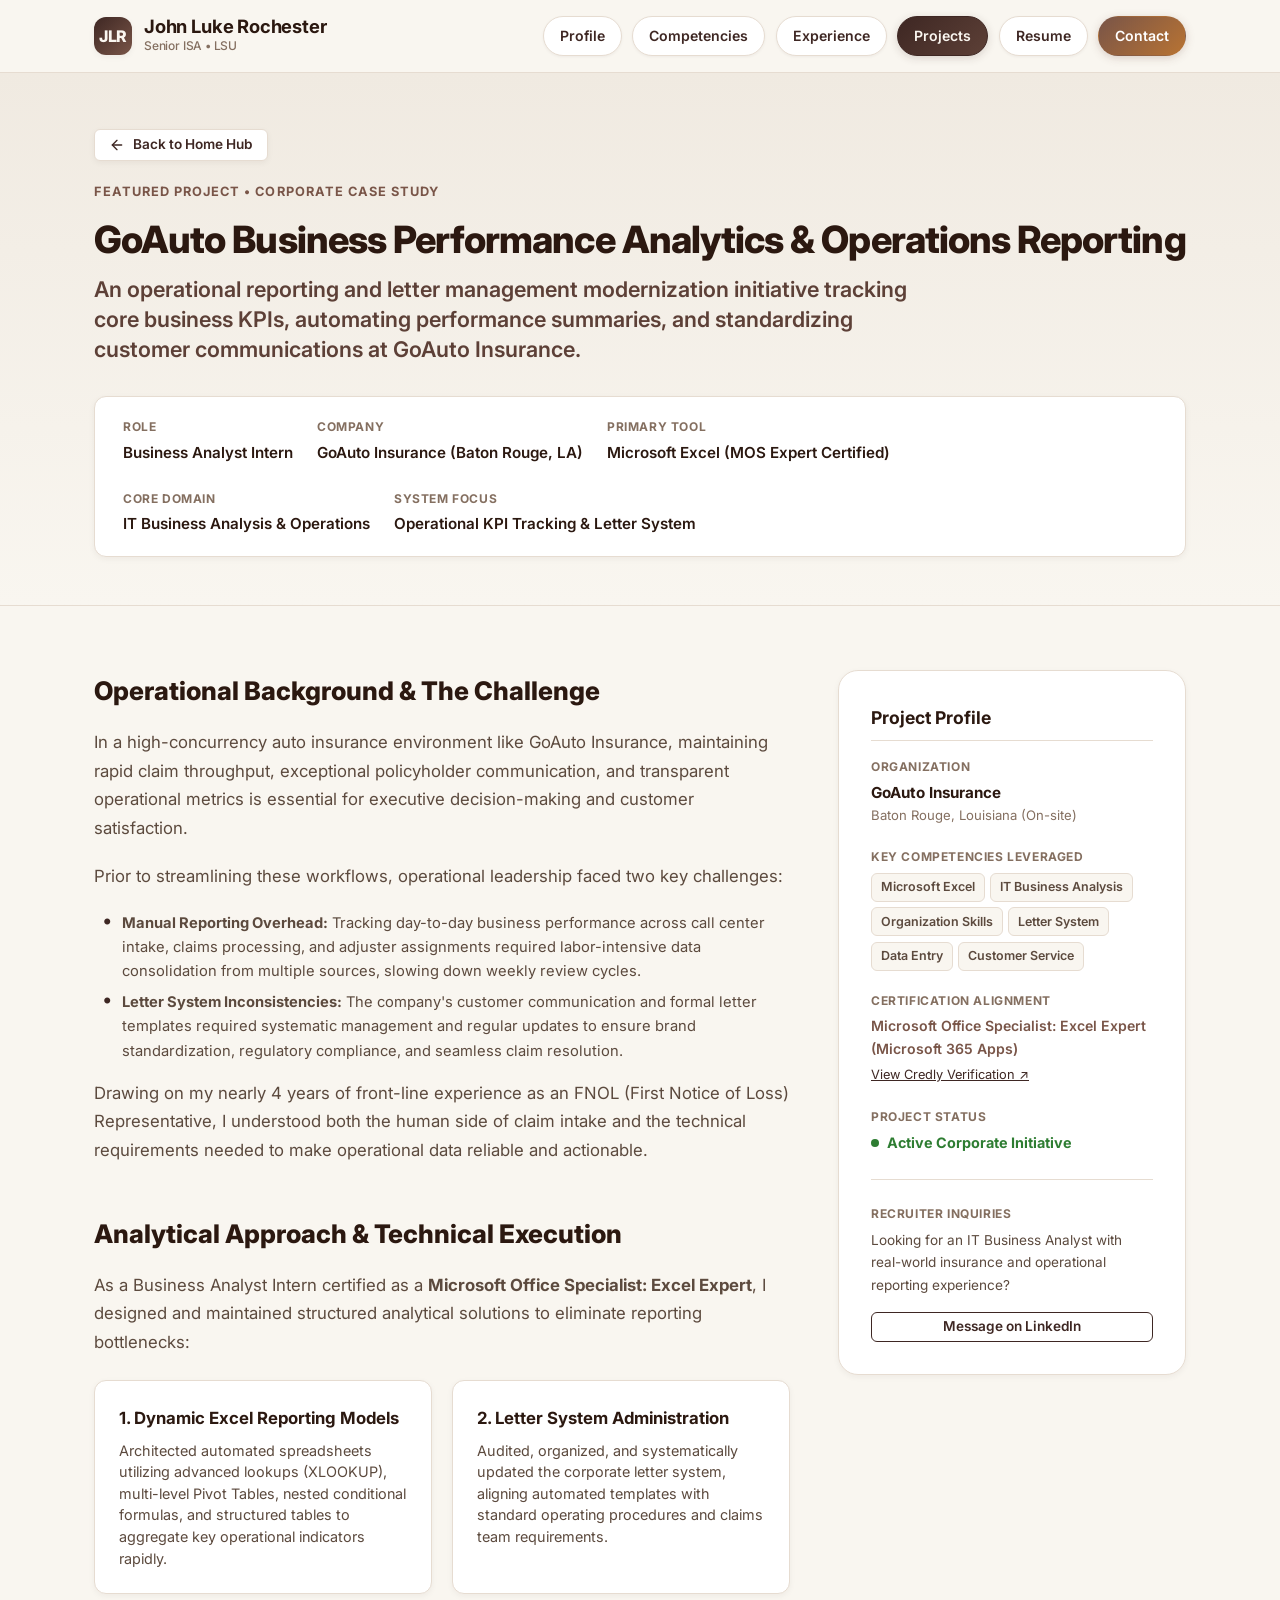
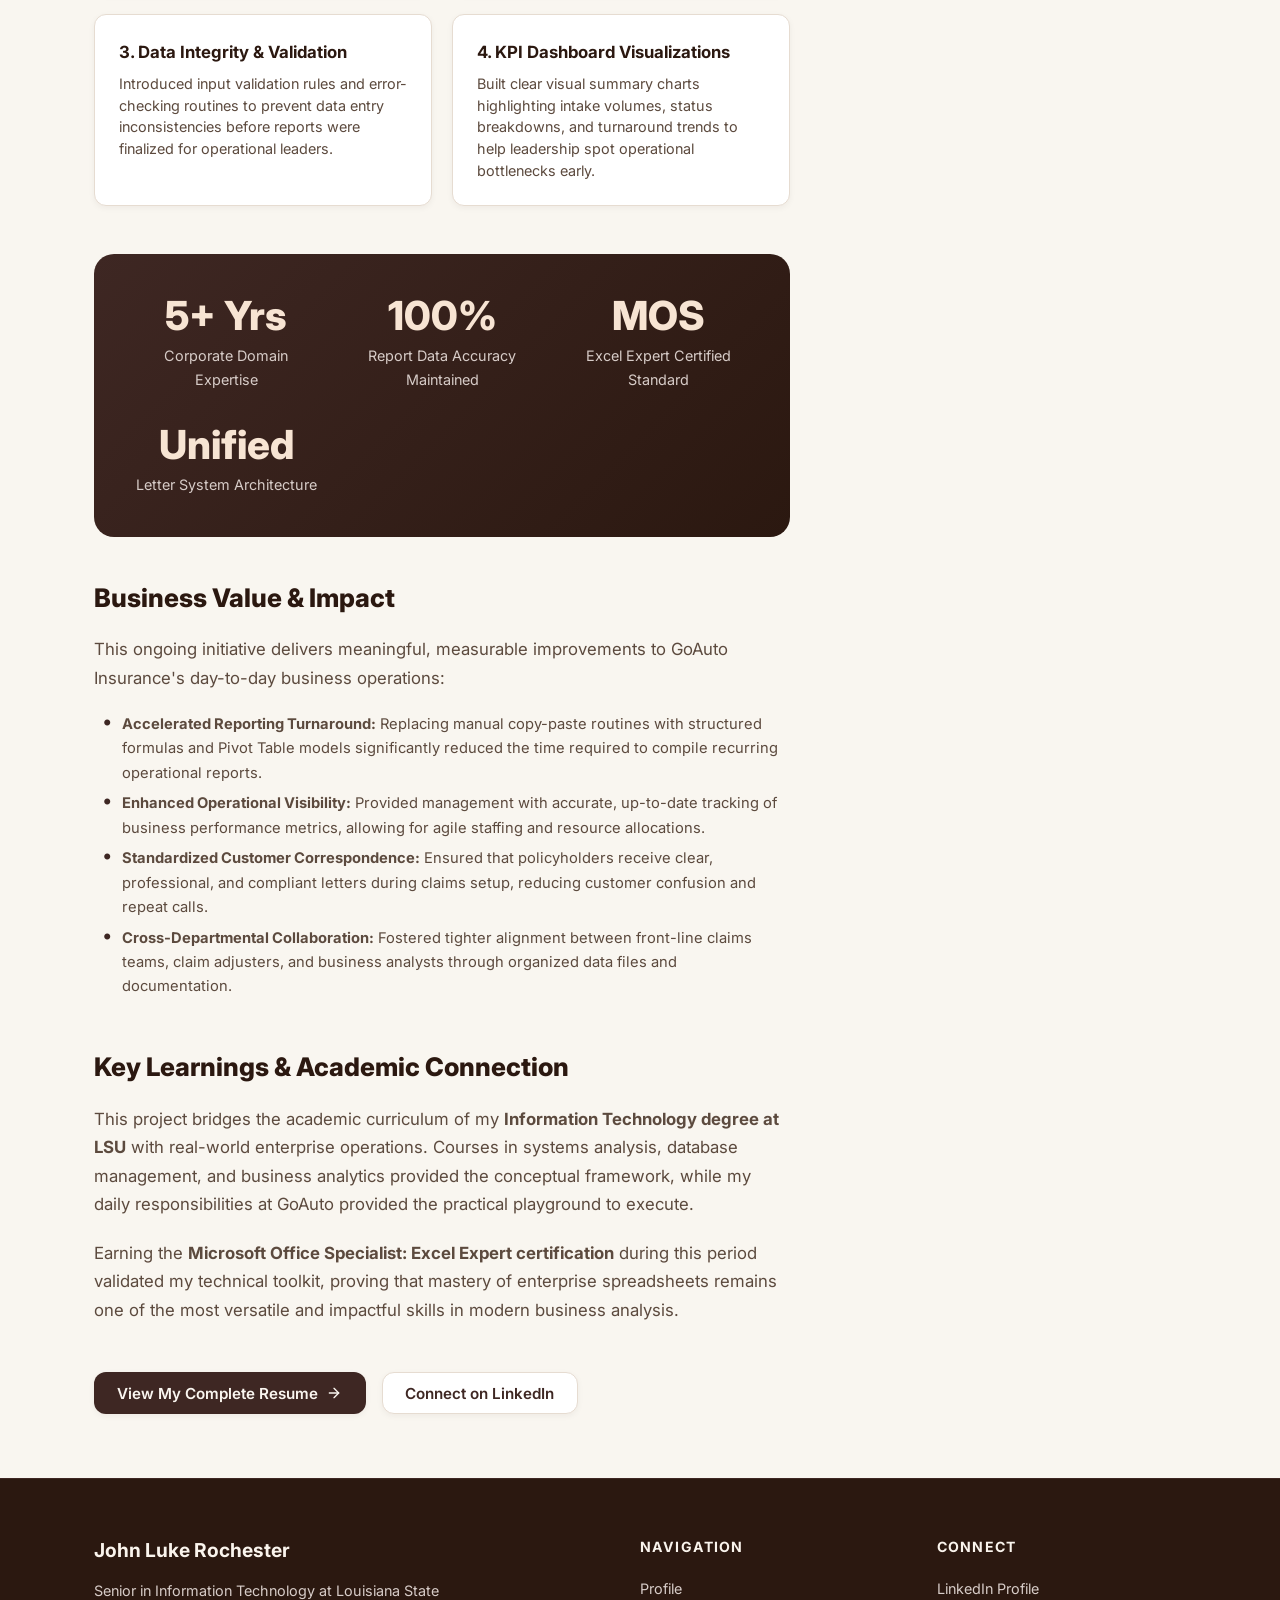
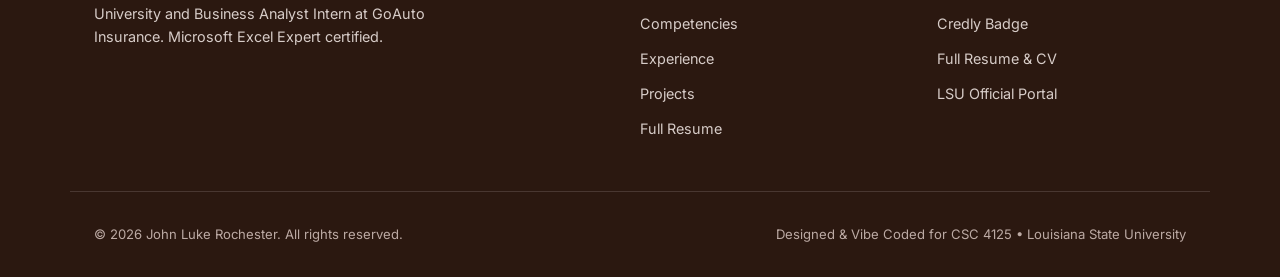
==== commit b5330c9b: "Added Coffee Colored Pills and a hover ability to the categories at the top of the website." ====
--- a/project.html
+++ b/project.html
@@ -15,7 +15,7 @@
   <!-- Site Navigation Header -->
   <header class="site-header">
     <div class="container header-inner">
-      <a href="index.html" class="brand" aria-label="John Luke Rochester Homepage">
+      <a href="index.html" class="brand" aria-label="John Luke Rochester Professional Portfolio Homepage">
         <div class="brand-badge">JLR</div>
         <div class="brand-text">
           <span class="brand-name">John Luke Rochester</span>
@@ -36,7 +36,7 @@
           <li><a href="index.html#about" class="nav-link">Profile</a></li>
           <li><a href="index.html#skills" class="nav-link">Competencies</a></li>
           <li><a href="index.html#experience" class="nav-link">Experience</a></li>
-          <li><a href="project.html" class="nav-link active">Featured Project</a></li>
+          <li><a href="project.html" class="nav-link active">Projects</a></li>
           <li><a href="resume.html" class="nav-link">Resume</a></li>
           <li><a href="index.html#contact" class="nav-link nav-pill">Contact</a></li>
         </ul>
@@ -280,7 +280,7 @@
           <li><a href="index.html#about">Profile</a></li>
           <li><a href="index.html#skills">Competencies</a></li>
           <li><a href="index.html#experience">Experience</a></li>
-          <li><a href="project.html">Featured Project</a></li>
+          <li><a href="project.html">Projects</a></li>
           <li><a href="resume.html">Full Resume</a></li>
         </ul>
       </div>
--- a/styles.css
+++ b/styles.css
@@ -177,49 +177,55 @@
 .nav-links {
   display: flex;
   align-items: center;
-  gap: 1.5rem;
+  gap: 0.65rem;
   list-style: none;
 }
 
 .nav-link {
-  font-size: 0.95rem;
-  font-weight: 500;
-  color: var(--text-secondary);
-  padding: 0.5rem 0.25rem;
-  position: relative;
-  transition: color var(--transition-fast);
-}
-
-.nav-link:hover,
-.nav-link.active {
-  color: var(--color-espresso);
-}
-
-.nav-link.active::after {
-  content: '';
-  position: absolute;
-  bottom: 0;
-  left: 0;
-  right: 0;
-  height: 2px;
-  background-color: var(--color-coffee-dark);
-  border-radius: 2px;
-}
-
-.nav-pill {
-  background-color: var(--bg-surface-tint);
-  border: 1px solid var(--border-subtle);
-  padding: 0.4rem 0.9rem;
+  display: inline-flex;
+  align-items: center;
+  justify-content: center;
+  font-size: 0.88rem;
+  font-weight: 600;
+  color: var(--color-coffee-dark);
+  background-color: var(--bg-surface);
+  border: 1px solid var(--border-subtle);
+  padding: 0.48rem 1rem;
   border-radius: var(--radius-full);
-  font-size: 0.88rem;
-  font-weight: 600;
-  color: var(--color-coffee-dark);
-}
-
-.nav-pill:hover {
-  background-color: var(--color-coffee-dark);
+  box-shadow: 0 1px 3px rgba(43, 24, 16, 0.05);
+  transition: all var(--transition-fast);
+  text-decoration: none;
+  cursor: pointer;
+}
+
+.nav-link:hover {
+  background: linear-gradient(135deg, var(--color-coffee-dark), var(--color-coffee-warm));
   color: var(--color-cream);
   border-color: var(--color-coffee-dark);
+  transform: translateY(-2px);
+  box-shadow: 0 4px 12px rgba(62, 39, 35, 0.22);
+}
+
+.nav-link.active {
+  background: linear-gradient(135deg, var(--color-coffee-dark), var(--color-coffee-medium));
+  color: var(--color-cream);
+  border-color: var(--color-coffee-dark);
+  box-shadow: 0 2px 8px rgba(62, 39, 35, 0.18);
+}
+
+.nav-pill {
+  background: linear-gradient(135deg, var(--color-coffee-warm), var(--color-accent-amber));
+  border: 1px solid transparent;
+  color: #FFFFFF;
+  box-shadow: 0 2px 8px rgba(121, 85, 72, 0.25);
+}
+
+.nav-pill:hover {
+  background: linear-gradient(135deg, var(--color-coffee-dark), var(--color-espresso));
+  border-color: var(--color-espresso);
+  color: #FFFFFF;
+  transform: translateY(-2px);
+  box-shadow: 0 4px 14px rgba(43, 24, 16, 0.32);
 }
 
 /* Mobile Nav Toggle */
@@ -1385,8 +1391,8 @@
     border-bottom: 1px solid var(--border-subtle);
     padding: 1.5rem;
     flex-direction: column;
-    align-items: flex-start;
-    gap: 1rem;
+    align-items: stretch;
+    gap: 0.75rem;
     box-shadow: var(--shadow-lg);
   }
 
@@ -1394,6 +1400,12 @@
     display: flex;
   }
 
+  .nav-links .nav-link {
+    width: 100%;
+    justify-content: flex-start;
+    padding: 0.65rem 1.1rem;
+  }
+
   .hero-title {
     font-size: 2.15rem;
   }
